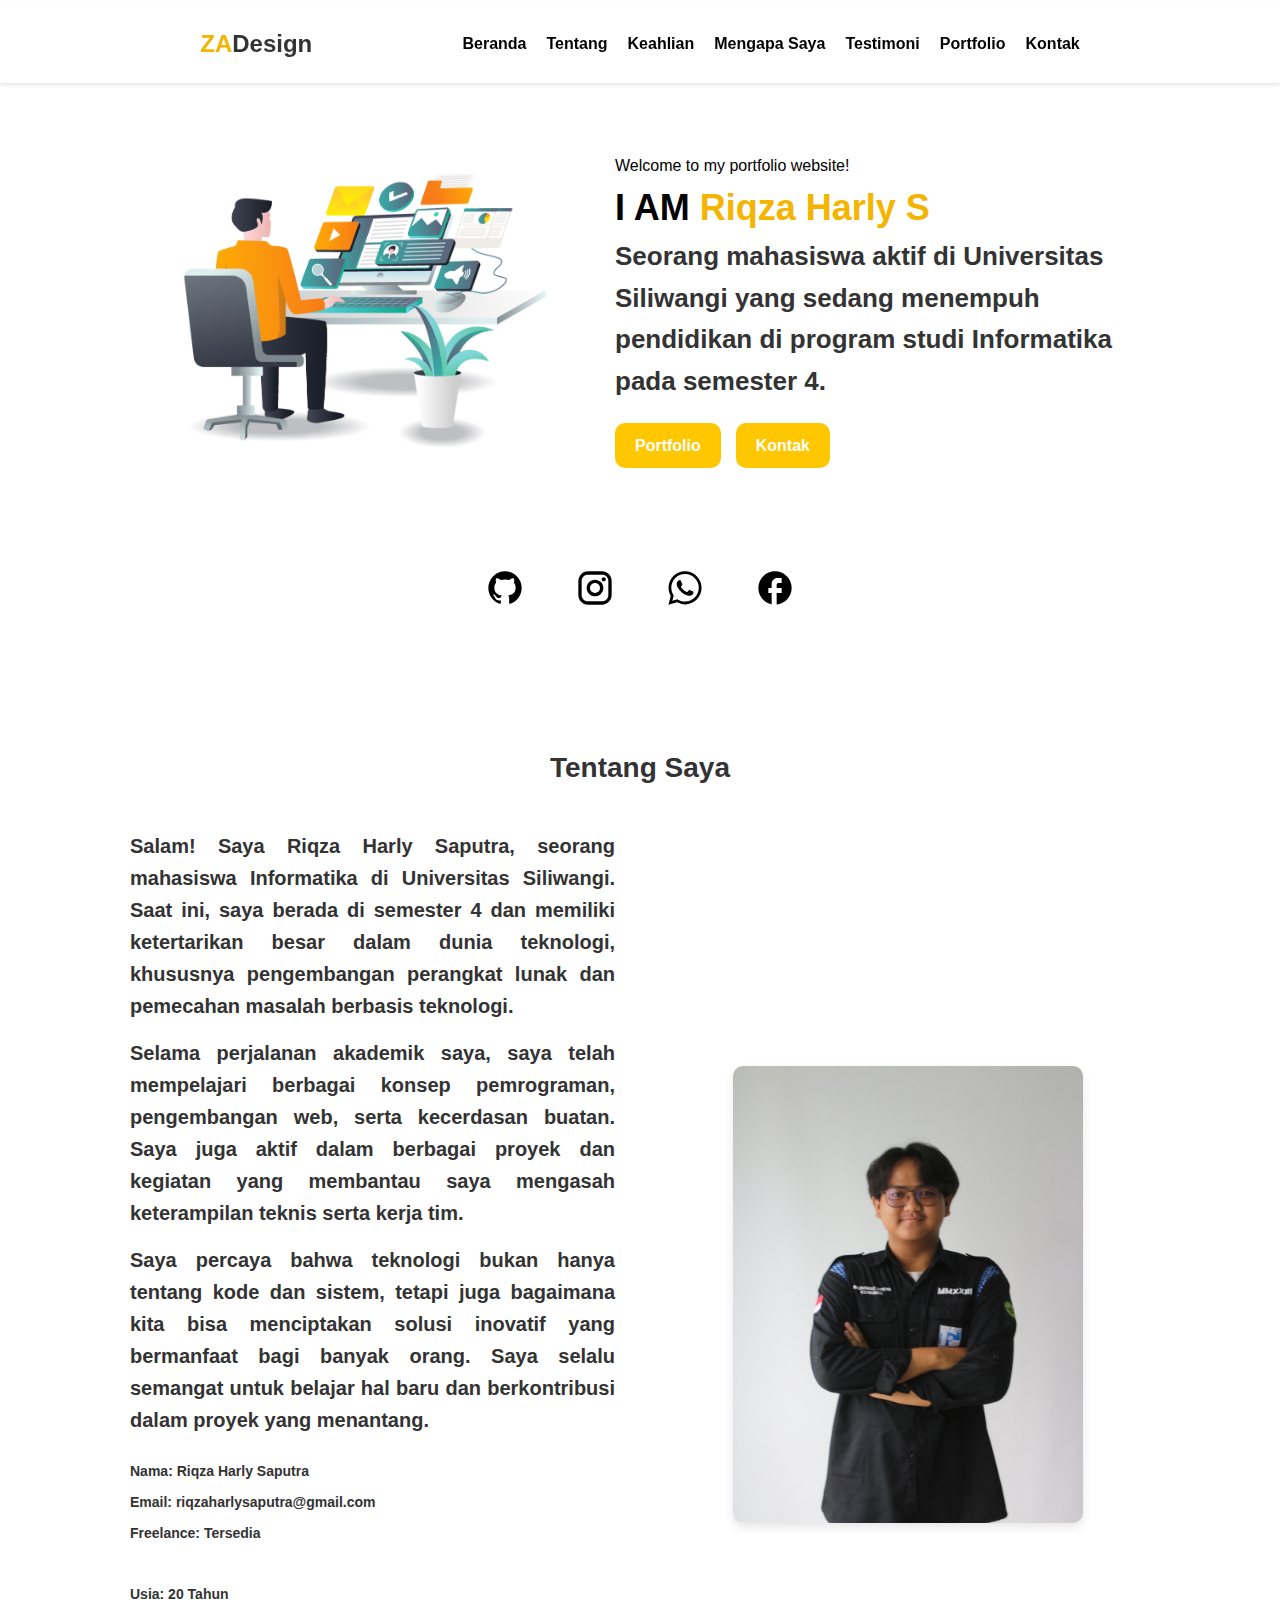
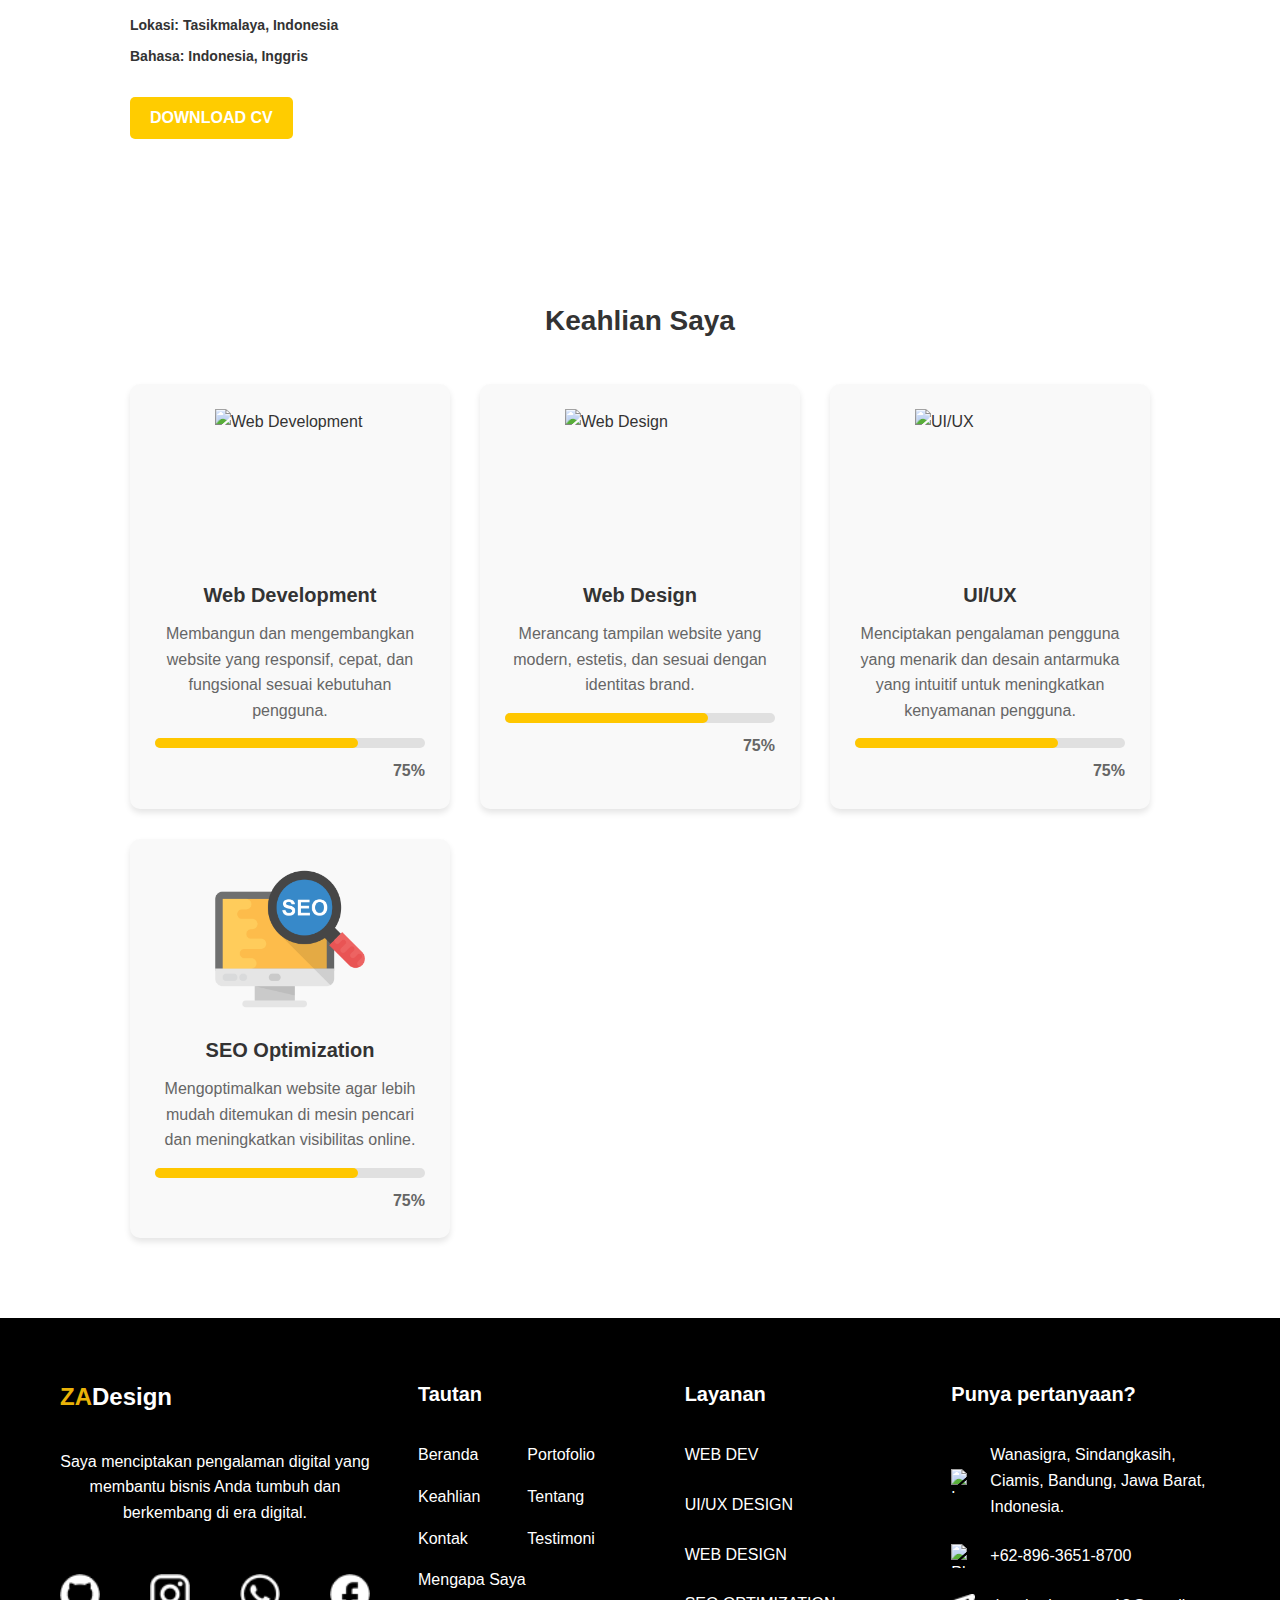
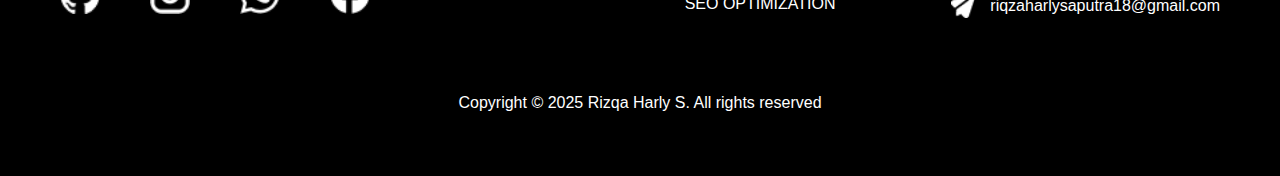
==== tugas4/index.html @ eeb81549 "add js" ====
<!DOCTYPE html>
<html lang="id">
<head>
    <meta charset="UTF-8">
    <meta name="viewport" content="width=device-width, initial-scale=1.0">
    <title>Riqza Harly Saputra</title>
    <link rel="stylesheet" href="style.css">
</head>
<body>
      <!-- Navbar -->
      <header class="navbar">
          <div class="logo"><span>ZA</span>Design</div>
          <ul class="nav-links">
            <li><a href="index.html">Beranda</a></li>
            <li><a href="#tentang-saya">Tentang</a></li>
            <li><a href="#keahlian">Keahlian</a></li>
            <li><a href="mengapa-saya.html">Mengapa Saya</a></li>
            <li><a href="testimoni.html">Testimoni</a></li>
            <li><a href="portofolio.html">Portfolio</a></li>
            <li><a href="kontak.html">Kontak</a></li>
          </ul>
      </header>

      <!-- Section Beranda -->
      <section id="beranda">
        <div class="beranda-wrapper">
            <img src="./assets/ef93dfaf469bbbdf860ffaab5153925c.jpg" alt="Portfolio Image">
            <div class="content">
                <p class="intro-text">Welcome to my portfolio website!</p>
                <h1>I AM <span>Riqza Harly S</span></h1>
                <p class="main-text">Seorang mahasiswa aktif di Universitas Siliwangi yang sedang menempuh pendidikan di program studi Informatika pada semester 4.</p>
                <div class="buttons">
                    <a href="#">Portfolio</a>
                    <a href="#">Kontak</a>
                </div>
            </div>
        </div>

        <!-- Social Icons -->
        <div class="social-icons">
            <a href="#"><img src="./assets/github-icon.svg" alt="GitHub"></a>
            <a href="#"><img src="./assets/instagram-icon.svg" alt="Instagram"></a>
            <a href="#"><img src="./assets/whatsapp-icon.svg" alt="WhatsApp"></a>
            <a href="#"><img src="./assets/facebook-icon.svg" alt="Facebook"></a>
        </div>
    </section>

    <!-- Section Tentang Saya -->
    <section id="tentang-saya">
      <div class="container">
          <h1>Tentang Saya</h1>
          <div class="deskripsi">
              <div class="text-content">
                  <p>Salam! Saya Riqza Harly Saputra, seorang mahasiswa Informatika di Universitas Siliwangi. Saat ini, saya berada di semester 4 dan memiliki ketertarikan besar dalam dunia teknologi, khususnya pengembangan perangkat lunak dan pemecahan masalah berbasis teknologi.</p>
                  <p>Selama perjalanan akademik saya, saya telah mempelajari berbagai konsep pemrograman, pengembangan web, serta kecerdasan buatan. Saya juga aktif dalam berbagai proyek dan kegiatan yang membantau saya mengasah keterampilan teknis serta kerja tim.</p>
                  <p>Saya percaya bahwa teknologi bukan hanya tentang kode dan sistem, tetapi juga bagaimana kita bisa menciptakan solusi inovatif yang bermanfaat bagi banyak orang. Saya selalu semangat untuk belajar hal baru dan berkontribusi dalam proyek yang menantang.</p>
                  <div class="biodata">
                      <div class="biodata-container">
                          <div class="biodata-kiri">
                              <p><strong>Nama:</strong> Riqza Harly Saputra</p>
                              <p><strong>Email:</strong> riqzaharlysaputra@gmail.com</p>
                              <p><strong>Freelance:</strong> Tersedia</p>
                          </div>
                          <div class="biodata-kanan">
                              <p><strong>Usia:</strong> 20 Tahun</p>
                              <p><strong>Lokasi:</strong> Tasikmalaya, Indonesia</p>
                              <p><strong>Bahasa:</strong> Indonesia, Inggris</p>
                          </div>
                      </div>
                  </div>
                  
                  <button class="btn-cv">DOWNLOAD CV</button>
              </div>
              <div class="profile">
                  <img src="assets/profile.jpg" alt="Riqza Harly Saputra">
              </div>
          </div>
      </div>
    </section>

    <!-- Section Keahlian -->
    <section id="keahlian">
        <div class="container">
            <h1>Keahlian Saya</h1>
            <div class="skills-grid">
                <div class="skill-card">
                    <div class="skill-card-content">
                        <img src="/assets/webdev.png" alt="Web Development" class="skill-icon">
                        <div class="skill-text">
                            <h3>Web Development</h3>
                            <p>Membangun dan mengembangkan website yang responsif, cepat, dan fungsional sesuai kebutuhan pengguna.</p>
                        </div>
                    </div>
                    <div class="skill-progress">
                        <div class="progress-bar" style="width: 75%;"></div>
                    </div>
                    <span class="skill-percentage">75%</span>
                </div>
                <div class="skill-card">
                    <div class="skill-card-content">
                        <img src="/assets/webdesign.png" alt="Web Design" class="skill-icon">
                        <div class="skill-text">
                            <h3>Web Design</h3>
                            <p>Merancang tampilan website yang modern, estetis, dan sesuai dengan identitas brand.</p>
                        </div>
                    </div>
                    <div class="skill-progress">
                        <div class="progress-bar" style="width: 75%;"></div>
                    </div>
                    <span class="skill-percentage">75%</span>
                </div>
                <div class="skill-card">
                    <div class="skill-card-content">
                        <img src="/assets/uiux.png" alt="UI/UX" class="skill-icon">
                        <div class="skill-text">
                            <h3>UI/UX</h3>
                            <p>Menciptakan pengalaman pengguna yang menarik dan desain antarmuka yang intuitif untuk meningkatkan kenyamanan pengguna.</p>
                        </div>
                    </div>
                    <div class="skill-progress">
                        <div class="progress-bar" style="width: 75%;"></div>
                    </div>
                    <span class="skill-percentage">75%</span>
                </div>
                <div class="skill-card">
                    <div class="skill-card-content">
                        <img src="assets/seo.png" alt="SEO Optimization" class="skill-icon">
                        <div class="skill-text">
                            <h3>SEO Optimization</h3>
                            <p>Mengoptimalkan website agar lebih mudah ditemukan di mesin pencari dan meningkatkan visibilitas online.</p>
                        </div>
                    </div>
                    <div class="skill-progress">
                        <div class="progress-bar" style="width: 75%;"></div>
                    </div>
                    <span class="skill-percentage">75%</span>
                </div>
            </div>
        </div>
    </section>

    <footer>
        <div class="container">
            <div class="footer-grid">
                <div class="company-section">
                    <h2><span class="yellow-text">ZA</span><span class="white-text">Design</span></h2>
                    <p>Saya menciptakan pengalaman digital yang membantu bisnis Anda tumbuh dan berkembang di era digital.</p>
                    <div class="social-icons">
                        <a href="#"><img src="assets/w-github.png" alt="GitHub"></a>
                        <a href="#"><img src="assets/w-instagram.png" alt="Instagram"></a>
                        <a href="#"><img src="assets/w-whatsapp.png" alt="WhatsApp"></a>
                        <a href="#"><img src="assets/w-facebook.png" alt="Facebook"></a>
                    </div>
                </div>
                <div class="links-section">
                    <h3>Tautan</h3>
                    <div class="links-grid">
                        <div class="links-column">
                            <ul>
                                <li><a href="#beranda">Beranda</a></li>
                                <li><a href="#keahlian">Keahlian</a></li>
                                <li><a href="#">Kontak</a></li>
                                <li><a href="#">Mengapa Saya</a></li>
                            </ul>
                        </div>
                        <div class="links-column">
                            <ul>
                                <li><a href="#" id="portofolio">Portofolio</a></li>
                                <li><a href="#tentang-saya">Tentang</a></li>
                                <li><a href="#">Testimoni</a></li>
                            </ul>
                        </div>
                    </div>
                </div>
                <div class="services-section">
                    <h3>Layanan</h3>
                    <ul>
                        <li><a href="#">WEB DEV</a></li>
                        <li><a href="#">UI/UX DESIGN</a></li>
                        <li><a href="#">WEB DESIGN</a></li>
                        <li><a href="#">SEO OPTIMIZATION</a></li>
                    </ul>
                </div>
                <div class="contact-section">
                    <h3>Punya pertanyaan?</h3>
                    <ul>
                        <li>
                            <img src="/assets/map.png" alt="Location" class="contact-icon">
                            <span>Wanasigra, Sindangkasih, Ciamis, Bandung, Jawa Barat, Indonesia.</span>
                        </li>
                        <li>
                            <img src="/assets/telp.png" alt="Phone" class="contact-icon">
                            <span>+62-896-3651-8700</span>
                        </li>
                        <li>
                            <img src="assets/email.png" alt="Email" class="contact-icon">
                            <span>riqzaharlysaputra18@gmail.com</span>
                        </li>
                    </ul>
                </div>
            </div>
            <div class="copyright">
                <p>Copyright © 2025 Rizqa Harly S. All rights reserved</p>
            </div>
        </div>
    </footer>

    <script src="script.js"></script>
</body>
</html>
---- tugas4/style.css ----
/* Reset and Base Styles */
* {
    margin: 0;
    padding: 0;
    box-sizing: border-box;
    font-family: Arial, sans-serif;
}

body {
    font-family: Arial, sans-serif;
    line-height: 1.6;
    color: #333;
    background-color: #fff;
    min-height: 100vh;
    display: flex;
    flex-direction: column;
    padding-top: 5px;
}

/* Containers */
.container {
    max-width: 1200px;
    margin: 0 auto;
    padding: 20px;
}

/* Navbar - Standardized */
.navbar {
    display: flex;
    justify-content: space-evenly;
    align-items: center;
    padding: 20px 50px;
    background-color: #fff;
    box-shadow: 0 2px 4px rgba(0,0,0,0.1);
    position: sticky;
    top: 0;
    z-index: 1000;
    transition: all 0.3s ease-in-out;
    width: 100%;
}

.navbar.scrolled {
    padding: 15px 50px;
    box-shadow: 0 4px 6px rgba(0,0,0,0.1);
}

.logo {
    font-size: 24px;
    font-weight: bold;
}

.logo span {
    color: #f4b400;
}

.nav-links {
    list-style: none;
    display: flex;
    gap: 20px;
    padding: 0;
    margin: 0;
}

.nav-links li {
    display: inline;
}

.nav-links a {
    text-decoration: none;
    color: black;
    font-weight: bold;
    transition: color 0.3s ease;
}

.nav-links a:hover {
    color: #FFC700;
}

/* Section Beranda */
#beranda {
    display: flex;
    flex-direction: column;
    align-items: center;
    text-align: center;
    padding: 50px;
    gap: 50px;
}

.beranda-wrapper {
    display: flex;
    align-items: center;
    justify-content: center;
    gap: 50px;
    flex-wrap: wrap;
}

.beranda-wrapper img {
    width: 400px;
    border-radius: 10px;
}

.content {
    max-width: 500px;
    text-align: left;
}

.content h1 {
    font-size: 36px;
    color: black;
}

.content h1 span {
    color: #f4b400;
}

.intro-text {
    font-size: 16px;
    color: black;
}

.main-text {
    font-size: 26px;
    font-weight: bold;
}

.buttons {
    margin-top: 20px;
    display: flex;
    gap: 15px;
}

.buttons a {
    padding: 10px 20px;
    font-size: 16px;
    border: none;
    border-radius: 10px;
    background: #FFC700;
    color: white;
    text-decoration: none;
    font-weight: bold;
    transition: color 0.3s ease;
}

.buttons a:hover {
    color: black;
}

.social-icons {
    display: flex;
    justify-content: center;
    gap: 50px;
    margin-top: 30px;
}

.social-icons img {
    width: 40px;
    height: 40px;
    transition: transform 0.3s ease;
}

.social-icons img:hover {
    transform: scale(1.1);
}

/* Section Tentang Saya */
#tentang-saya {
    max-width: 1100px;
    margin: 0 auto;
    padding: 60px 20px;
}

#tentang-saya .container {
    display: flex;
    flex-direction: column;
    gap: 20px;
}

#tentang-saya .deskripsi {
    display: flex;
    gap: 50px;
    flex-wrap: wrap;
}

#tentang-saya .text-content {
    flex: 1;
    min-width: 300px;
}

#tentang-saya h1 {
    font-size: 28px;
    margin-bottom: 20px;
    text-align: center;
}

#tentang-saya .text-content p {
    text-align: justify;
    font-size: 20px;
    margin-bottom: 15px;
    font-weight: bold;
}

#tentang-saya .profile {
    display: flex;
    align-items: center;
    justify-content: center;
    padding-top: 20px;
    flex: 1;
    min-width: 300px;
}

#tentang-saya .profile img {
    width: 350px;
    height: 450px;
    max-width: 100%;
    height: auto;
    border-radius: 10px;
    box-shadow: 0px 4px 10px rgba(0, 0, 0, 0.1);
}

#tentang-saya .biodata-container {
    display: flex;
    justify-content: space-between;
    gap: 20px;
    flex-wrap: wrap;
}

#tentang-saya .biodata-kiri,
#tentang-saya .biodata-kanan {
    width: 48%;
    min-width: 250px;
    flex: 1;
}

#tentang-saya .biodata p {
    margin: 10px 0;
    font-size: 14px;
    line-height: 1.5;
}

#tentang-saya .btn-cv {
    display: inline-block;
    background: #ffcc00;
    color: #ffffff;
    border: none;
    padding: 12px 20px;
    font-size: 16px;
    font-weight: bold;
    cursor: pointer;
    border-radius: 5px;
    margin-top: 20px;
    transition: 0.3s;
}

#tentang-saya .btn-cv:hover {
    color: #000000;
}

/* Section Keahlian */
#keahlian {
    max-width: 1100px;
    margin: 0 auto;
    padding: 60px 20px;
}

#keahlian .container {
    display: flex;
    flex-direction: column;
    gap: 20px;        
}

#keahlian h1 {
    font-size: 28px;
    margin-bottom: 20px;
    text-align: center;
}

.skills-grid {
    display: grid;
    grid-template-columns: repeat(auto-fit, minmax(300px, 1fr));
    gap: 30px;
}

.skill-card {
    background-color: #f9f9f9;
    border-radius: 10px;
    padding: 25px;
    box-shadow: 0 4px 6px rgba(0, 0, 0, 0.1);
    transition: transform 0.3s ease;
}

.skill-card:hover {
    transform: translateY(-10px);
}

.skill-card-content {
    display: flex;
    flex-direction: row;
    align-items: center;
    gap: 20px;
    margin-bottom: 15px;
    flex-wrap: wrap;
    justify-content: center;
}

.skill-icon {
    width: 150px;
    height: 150px;
    object-fit: contain;
    max-width: 100%;
}

.skill-text {
    text-align: center;
    flex: 1;
    min-width: 200px;
}

.skill-card h3 {
    margin-bottom: 10px;
    color: #333;
    font-size: 20px;
    text-align: center;
}

.skill-card p {
    color: #666;
    text-align: center;
    font-size: 16px;
    font-weight: normal;
}

.skill-progress {
    width: 100%;
    height: 10px;
    background-color: #e0e0e0;
    border-radius: 5px;
    margin-bottom: 10px;
}

.progress-bar {
    height: 100%;
    background-color: #FFC700;
    border-radius: 5px;
}

.skill-percentage {
    display: block;
    text-align: right;
    color: #666;
    font-weight: bold;
}

/* Kontak Page Styles */
.container-kontak {
    max-width: 1200px;
    margin: 0 auto;
    padding: 0px;
    display: flex;
    flex-direction: column;
    flex-grow: 1;
}

.content-wrapper {
    border-radius: 10px;
    box-shadow: 0 4px 6px rgba(0, 0, 0, 0.1);
    padding: 40px;
    margin: 20px 0;
}

.content-kontak {
    display: flex;
    gap: 30px;
    width: 100%;
    max-width: 1000px;
    justify-content: center;
    align-items: center;
    margin: auto;
}

.map {
    flex: 1;
    max-width: 500px;
    display: flex;
    align-items: center;
}

.map iframe {
    width: 100%;
    height: 400px;
    border: none;
    border-radius: 10px;
}

.contact-form {
    flex: 1;
    max-width: 500px;
    display: flex;
    flex-direction: column;
    justify-content: center;
}

.contact-form h2 {
    margin-bottom: 20px;
    color: #333;
    text-align: center;
}

.contact-form input, 
.contact-form textarea {
    width: 100%;
    padding: 10px;
    margin-bottom: 15px;
    border: 1px solid #ddd;
    border-radius: 4px;
}

.contact-form .split-input {
    display: flex;
    gap: 15px;
}

.contact-form .split-input input {
    flex: 1;
}

.contact-form .send-btn-container {
    display: flex;
    justify-content: flex-end;
}

.contact-form .send-btn {
    background-color: #ffd700;
    color: #ffffff;
    border: none;
    padding: 10px 20px;
    border-radius: 4px;
    cursor: pointer;
    font-weight: bold;
    width: auto;
    transition: color 0.3s ease;
}

.contact-form .send-btn:hover {
    color: #000000;
}

/* Mengapa Saya Page Styles */
.mengapa-saya {
    max-width: 1200px;
    margin: 0 auto;
    padding: 20px;
}

.mengapa-saya h1 {
    text-align: center;
    margin-bottom: 1rem;
    color: #000;
}

.grid-container {
    display: grid;
    grid-template-columns: repeat(3, 1fr);
    gap: 1.5rem;
    margin-bottom: 2rem;
}

.grid-item {
    text-align: center;
    padding: 1.5rem;
    border: 1px solid #e0e0e0;
    border-radius: 8px;
    transition: transform 0.3s ease;
}

.grid-item:hover {
    transform: translateY(-10px);
}

.grid-item .icon {
    font-size: 2.5rem;
    margin-bottom: 1rem;
}

.grid-item h3 {
    margin-bottom: 0.5rem;
    color: #000;
}

/* CTA Button Styles */
.cta-button {
    display: block;
    margin: 0 auto;
    padding: 0.75rem 1.5rem;
    background-color: #ffc107;
    color: #ffffff;
    border: none;
    border-radius: 5px;
    font-size: 1rem;
    cursor: pointer;
    transition: color 0.3s ease;
}

.cta-button:hover {
    color: #000000;
}

/* Portfolio Page Styles */
.portfolio-title {
    text-align: center;
    margin: 30px 0;
    font-size: 36px;
}

.porto-buttons {
    display: flex;
    justify-content: center;
    gap: 15px;
    margin-bottom: 30px;
}

.porto-btn {
    background-color: #ffd700;
    font-weight: bold;
    color: #ffffff;
    border: none;
    padding: 10px 20px;
    border-radius: 5px;
    cursor: pointer;
    transition: color 0.3s ease;
}

.porto-btn:hover {
    color: #000000;
}

.portfolio-grid {
    display: grid;
    grid-template-columns: repeat(3, 1fr);
    gap: 20px;
}

.portfolio-item {
    background-color: #2c3e50;
    border-radius: 10px;
    padding: 20px;
    position: relative;
    overflow: hidden;
    display: flex;
    flex-direction: column;
    align-items: center;
    transition: transform 0.3s ease, box-shadow 0.3s ease;
}

.portfolio-item:hover {
    transform: scale(1.05);
    box-shadow: 0 10px 20px rgba(0,0,0,0.2);
}

.portfolio-item::before {
    content: '';
    position: absolute;
    top: 0;
    right: 0;
    width: 0;
    height: 0;
    border-style: solid;
    border-width: 0 100px 100px 0;
    border-color: transparent #34495e transparent transparent;
    z-index: 1;
}

.portfolio-item img {
    max-width: 100%;
    max-height: 250px;
    object-fit: cover;
    border-radius: 5px;
    margin-bottom: 15px;
}

.portfolio-item .btn {
    background-color: #9b59b6;
    color: #fff;
    border: none;
    padding: 10px 20px;
    border-radius: 5px;
    cursor: pointer;
    transition: background-color 0.3s ease;
}

.portfolio-item .btn:hover {
    background-color: #8e44ad;
}

.discuss-project {
    text-align: center;
    margin-top: 30px;
}

.discuss-project .btn {
    background-color: #ffd700;
    font-weight: bold;
    color: #ffffff;
    border: none;
    padding: 12px 24px;
    border-radius: 5px;
    cursor: pointer;
    font-size: 18px;
    transition: color 0.3s ease;
}

.discuss-project .btn:hover {
    color: #000000;
}

/* Testimonial Page Styles */
.testimoni {
    margin-top: 60px;
}

.testimoni h1 {
    text-align: center;
    margin-bottom: 1rem;
    color: #000;
}

.subtitle {
    text-align: center;
    color: #666;
    margin-bottom: 2rem;
}

.testimoni-card {
    max-width: 800px;
    margin: 0 auto;
    text-align: center;
    padding: 2rem;
    border: 1px solid #e0e0e0;
    border-radius: 8px;
}

.testimoni-text {
    font-size: 1.2rem;
    margin-bottom: 1.5rem;
    quotes: """ """;
}

.testimoni-profile {
    display: flex;
    justify-content: center;
    align-items: center;
    gap: 1rem;
}

.testimoni-profile img {
    width: 80px;
    height: 80px;
    border-radius: 50%;
    object-fit: cover;
}

.profile-info h4 {
    font-size: 1rem;
    color: #000;
}

.profile-info p {
    color: #666;
}

.testimonial-navigation {
    display: flex;
    justify-content: center;
    gap: 0.5rem;
    margin: 1.5rem 0;
}

.dot {
    height: 10px;
    width: 10px;
    background-color: #bbb;
    border-radius: 50%;
    display: inline-block;
    cursor: pointer;
}

.dot.active {
    background-color: #ffc107;
}

/* Footer Container */
footer {
    background-color: black;
    color: white;
    padding: 2.5rem 0;
}

.footer-grid {
    display: grid;
    grid-template-columns: 1fr;
    gap: 3rem;
}

.company-section h2 {
    font-size: 1.5rem;
    font-weight: bold;
    margin-bottom: 2rem;
    margin-top: 2;
    text-align: start;
}

.yellow-text {
    color: #eab308;
}

.white-text {
    color: white;
}

.company-section p {
    margin-bottom: 3rem;
    text-align: center;
}

.links-section h3 {
    font-size: 1.25rem;
    font-weight: bold;
    margin-bottom: 2rem;
}

.links-grid {
    display: flex;
}

.links-column {
    flex: 1;
}

.links-section ul {
    list-style: none;
    padding: 0;
    margin: 0; 
}

.links-section ul li {
    margin-bottom: 1rem;
}

.links-section a {
    color: white;
    text-decoration: none;
}

.links-section a:hover {
    color: #FFC700;
}

.services-section h3 {
    font-size: 1.25rem;
    font-weight: bold;
    margin-bottom: 2rem;
}

.services-section ul {
    list-style: none;
    padding: 0;
    margin: 0;
}

.services-section ul li {
    margin-bottom: 1.5rem;
}

.services-section a {
    color: white;
    text-decoration: none;
}

.services-section a:hover {
    color: #FFC700;
}

.contact-section h3 {
    font-size: 1.25rem;
    font-weight: bold;
    margin-bottom: 2rem;
}

.contact-section ul {
    list-style: none;
    padding: 0;
    margin: 0;
}

.contact-section li {
    display: flex;
    align-items: center;
    margin-bottom: 1.5rem;
}

.contact-icon {
    width: 24px;
    height: 24px;
    margin-right: 15px;
}

.contact-section li span {
    flex-grow: 1;
}

.copyright {
    text-align: center;
    margin-top: 2rem;
    padding-top: 1rem;
}

/* Responsive Styles */
@media (min-width: 768px) {
    .footer-grid {
        grid-template-columns: repeat(4, 1fr);
    }
}

@media (max-width: 768px) {
    .navbar {
        padding: 15px 20px;
    }
    
    .navbar.scrolled {
        padding: 10px 20px;
    }
}

@media (max-width: 768px) {
    .navbar, .content-kontak {
        flex-direction: column;
        align-items: center;
        text-align: center;
    }

    .nav-links {
        flex-direction: column;
        align-items: center;
    }

    .content-kontak {
        flex-direction: column;
    }

    .contact-form .send-btn-container {
        justify-content: center;
    }

    .content-wrapper {
        padding: 20px;
    }

    .grid-container {
        grid-template-columns: repeat(2, 1fr);
    }

    .portfolio-grid {
        grid-template-columns: repeat(2, 1fr);
    }

    .testimoni-card {
        padding: 1rem;
    }
}

@media (max-width: 480px) {
    .grid-container {
        grid-template-columns: 1fr;
    }

    .portfolio-grid {
        grid-template-columns: 1fr;
    }

    .testimoni-profile {
        flex-direction: column;
    }
}

@media (max-width: 768px) {
    #tentang-saya .deskripsi {
        flex-direction: column-reverse; /* Show image first on mobile */
        align-items: center;
        gap: 30px;
    }
    
    #tentang-saya .profile {
        width: 100%;
    }
    
    #tentang-saya .profile img {
        max-width: 300px;
        height: auto;
    }
    
    #tentang-saya .biodata-container {
        flex-direction: column;
    }
    
    #tentang-saya .biodata-kiri,
    #tentang-saya .biodata-kanan {
        width: 100%;
    }
    
    .skill-card-content {
        flex-direction: column;
        text-align: center;
    }
}

@media (max-width: 480px) {
    #tentang-saya .profile img {
        max-width: 250px;
    }
    
    .skill-card {
        padding: 15px;
    }
    
    .skill-icon {
        width: 120px;
        height: 120px;
    }
    
    #tentang-saya .text-content p,
    #keahlian h1,
    #tentang-saya h1 {
        font-size: 18px;
    }
}
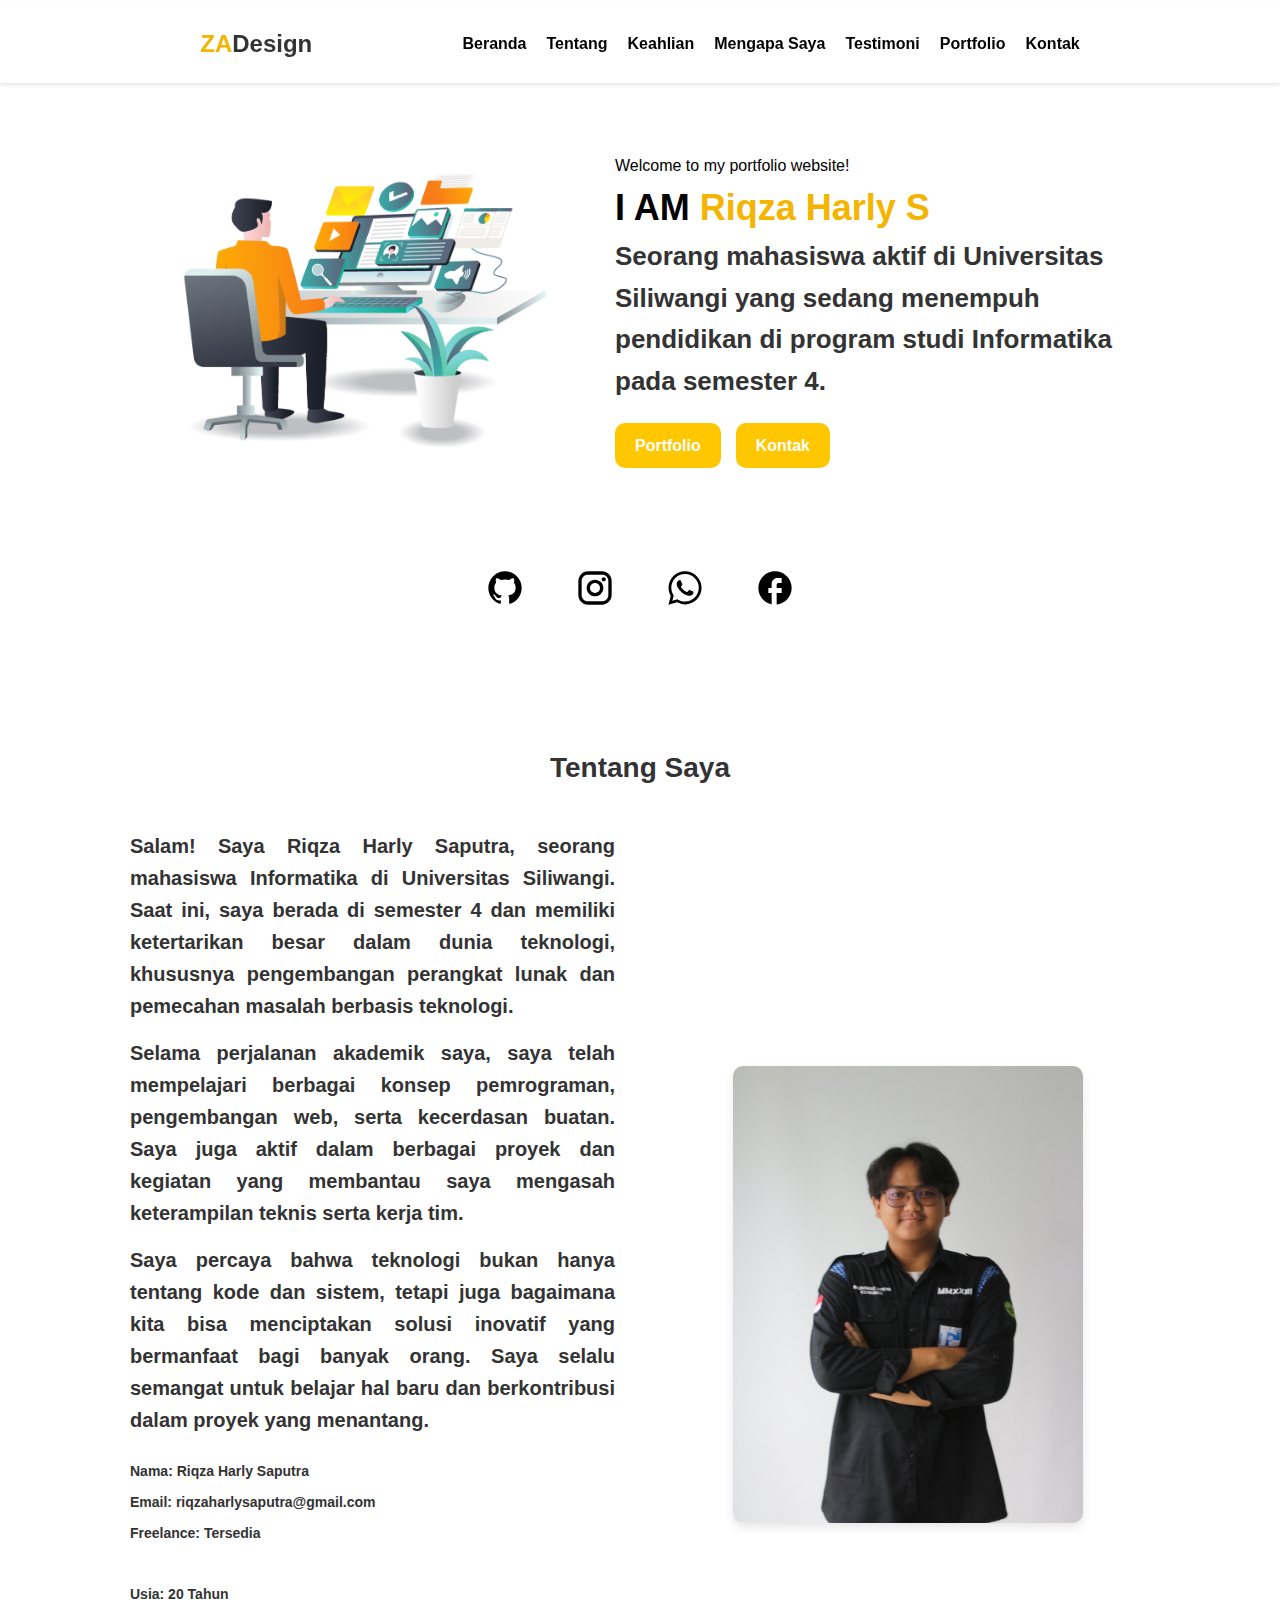
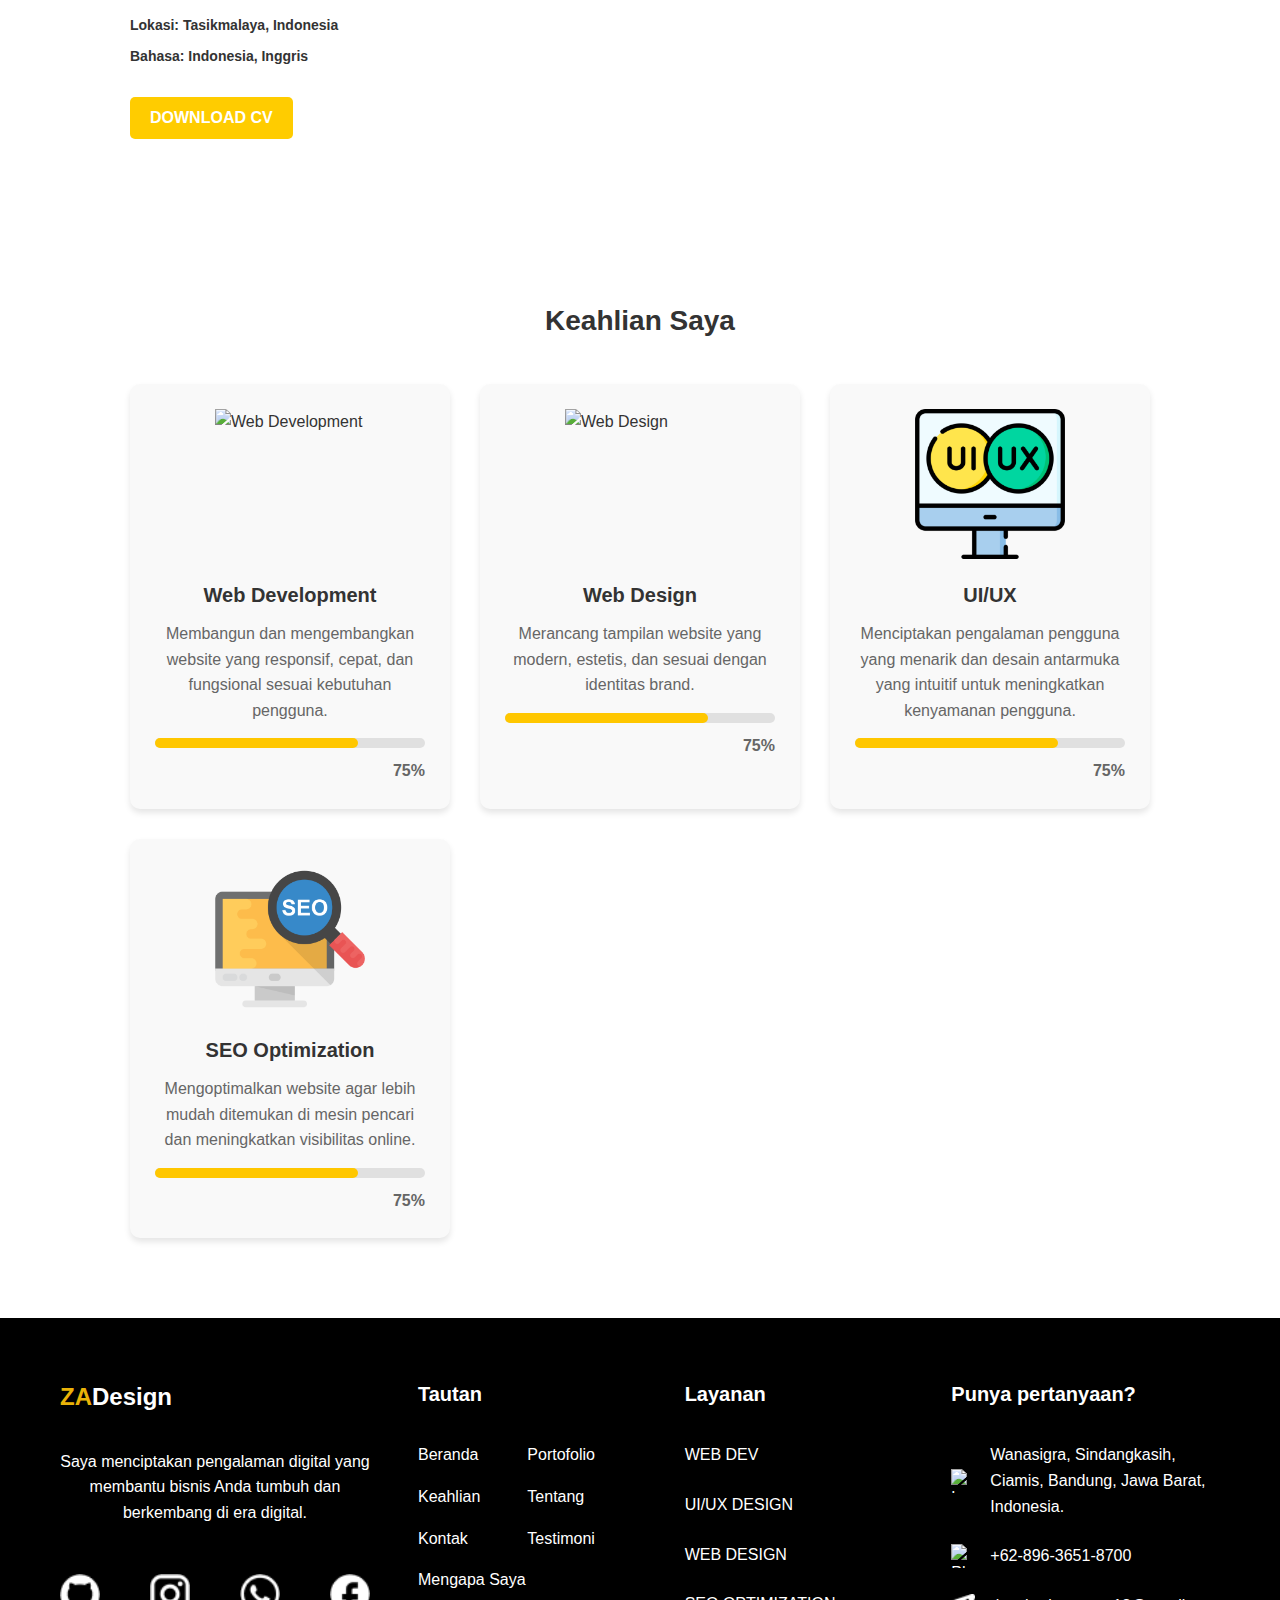
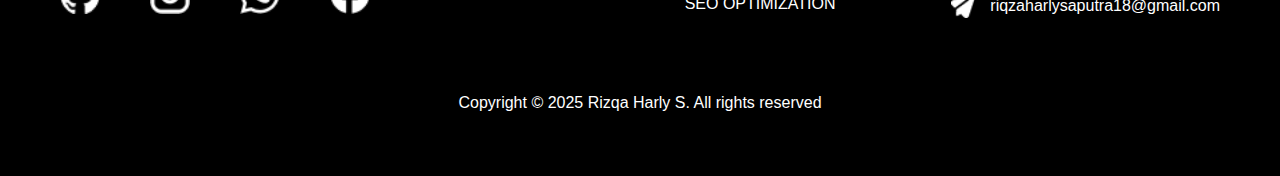
==== commit 839fcef6: "Update index.html" ====
--- a/tugas4/index.html
+++ b/tugas4/index.html
@@ -85,7 +85,7 @@
             <div class="skills-grid">
                 <div class="skill-card">
                     <div class="skill-card-content">
-                        <img src="/assets/webdev.png" alt="Web Development" class="skill-icon">
+                        <img src="/assets/webdev.jpg" alt="Web Development" class="skill-icon">
                         <div class="skill-text">
                             <h3>Web Development</h3>
                             <p>Membangun dan mengembangkan website yang responsif, cepat, dan fungsional sesuai kebutuhan pengguna.</p>
@@ -98,7 +98,7 @@
                 </div>
                 <div class="skill-card">
                     <div class="skill-card-content">
-                        <img src="/assets/webdesign.png" alt="Web Design" class="skill-icon">
+                        <img src="/assets/web-design.png" alt="Web Design" class="skill-icon">
                         <div class="skill-text">
                             <h3>Web Design</h3>
                             <p>Merancang tampilan website yang modern, estetis, dan sesuai dengan identitas brand.</p>
@@ -111,7 +111,7 @@
                 </div>
                 <div class="skill-card">
                     <div class="skill-card-content">
-                        <img src="/assets/uiux.png" alt="UI/UX" class="skill-icon">
+                        <img src="/tugas4/assets/ui-ux.png" alt="UI/UX" class="skill-icon">
                         <div class="skill-text">
                             <h3>UI/UX</h3>
                             <p>Menciptakan pengalaman pengguna yang menarik dan desain antarmuka yang intuitif untuk meningkatkan kenyamanan pengguna.</p>
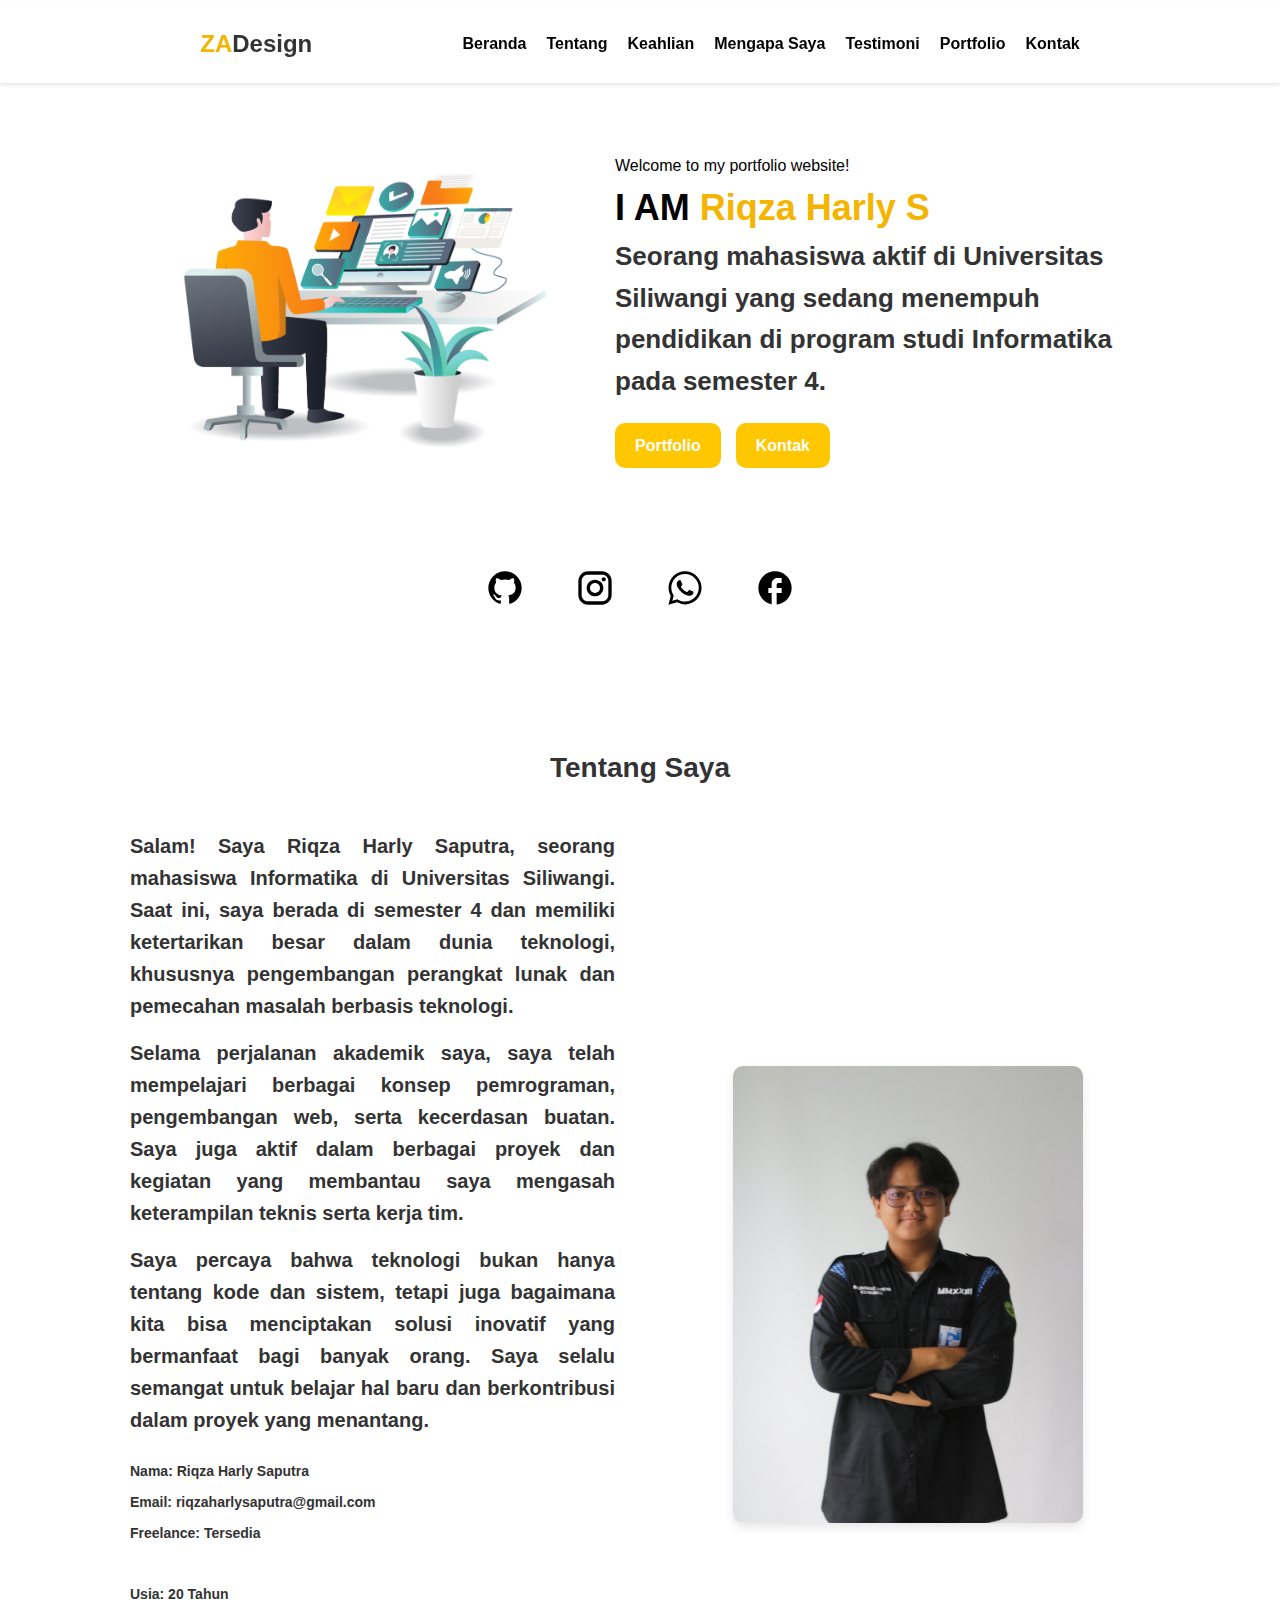
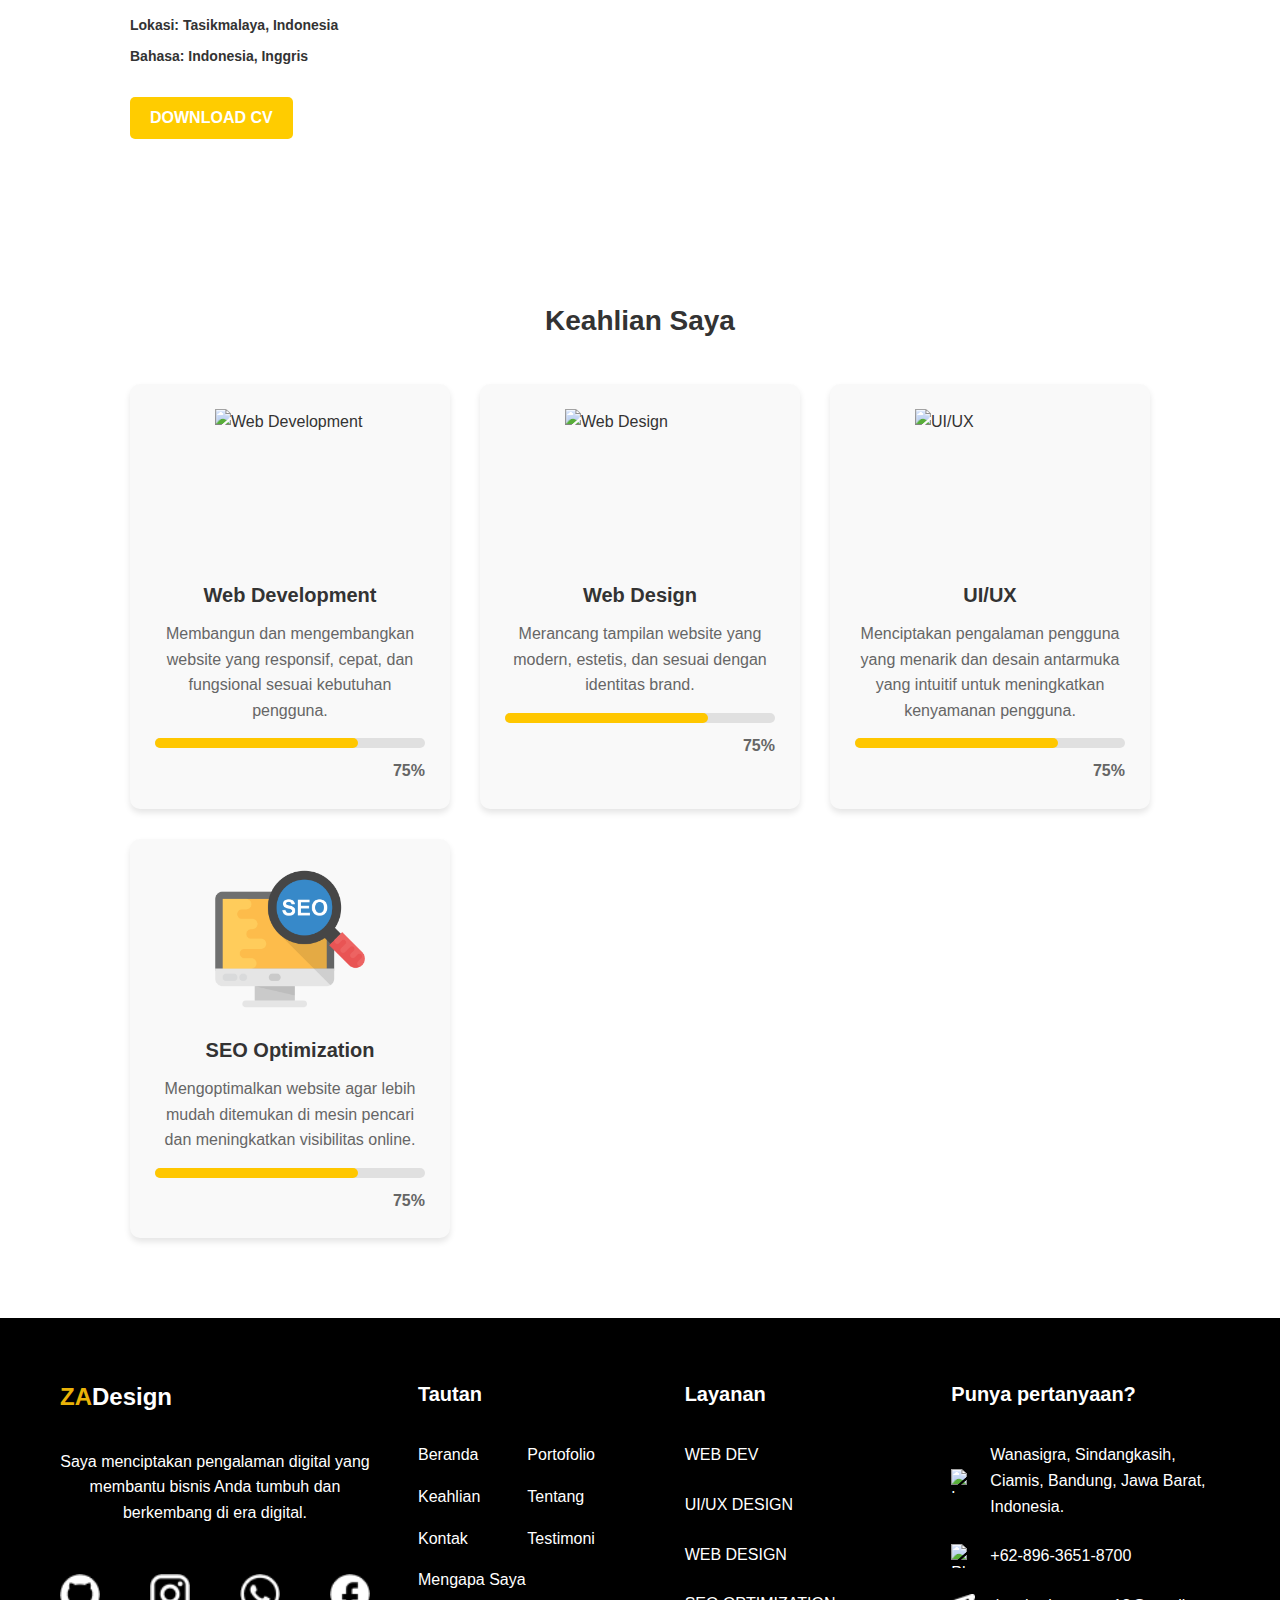
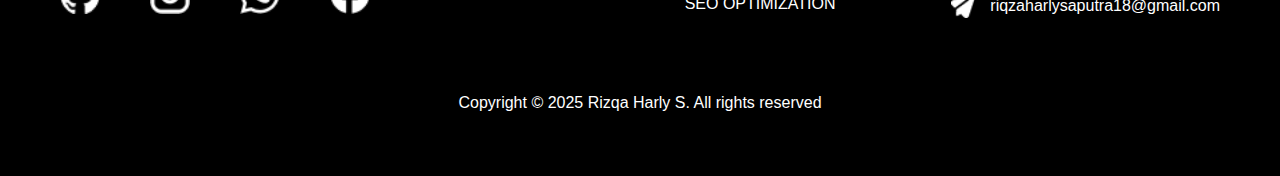
==== commit 23b2e230: "Update index.html" ====
--- a/tugas4/index.html
+++ b/tugas4/index.html
@@ -111,7 +111,7 @@
                 </div>
                 <div class="skill-card">
                     <div class="skill-card-content">
-                        <img src="/tugas4/assets/ui-ux.png" alt="UI/UX" class="skill-icon">
+                        <img src="/assets/ui-ux.png" alt="UI/UX" class="skill-icon">
                         <div class="skill-text">
                             <h3>UI/UX</h3>
                             <p>Menciptakan pengalaman pengguna yang menarik dan desain antarmuka yang intuitif untuk meningkatkan kenyamanan pengguna.</p>
